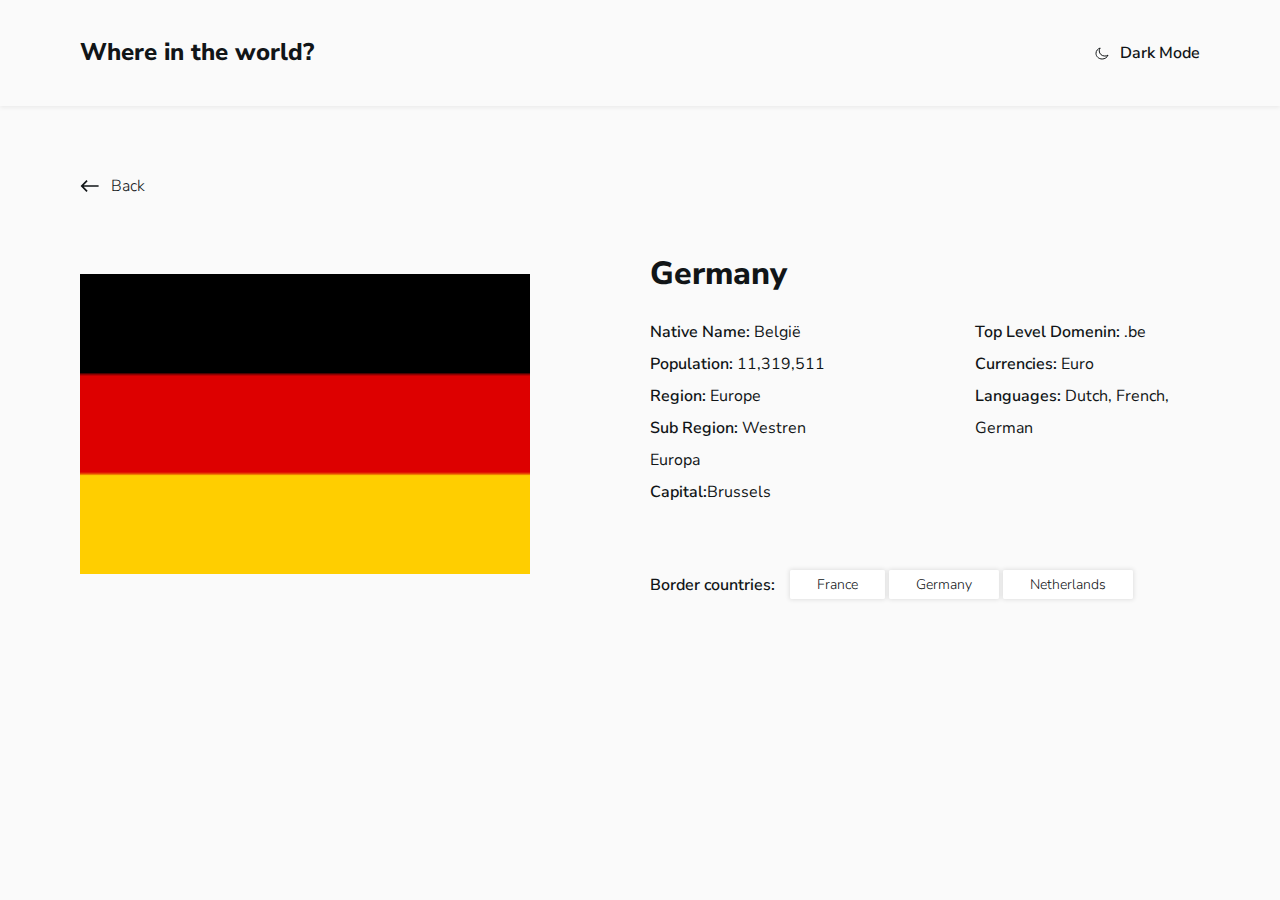
==== about.html @ 14bd80fd "done half parts" ====
<!DOCTYPE html>
<html lang="en">
<head>
  <meta charset="UTF-8">
  <meta name="viewport" content="width=device-width, initial-scale=1.0">
  <title>Rest Countries About</title>
  <link rel="stylesheet" href="./css/normalize.css">
  <link rel="stylesheet" href="./css/style.css">
</head>
<body>
  <!-- HEADER START -->
  <header class="header">
    <div class="site-header container">
      <h1 class="site__logo">Where in the world?</h1>
      <div class="site__dark-mode">
        <img id="light-icon" class="hidden" src="./image/light-icon.svg" alt="light-icon">
        <img id="dark-icon" src="./image/dark-icon.svg" alt="light-icon">
        <h4 class="site__mode-title">Dark Mode</h4>
      </div>
    </div>
  </header>
  <!-- HEADER END -->
  <!-- MAIN START -->
  <main class="country__about container">
    <a class="back__item" href="./index.html" target="_blank">
      <img class="back-icon" src="./image/prev-icon.svg" alt="back-icon">
      <span class="back__text">Back</span>
    </a>
    <div class="country__catalog">
      <div class="countery__calatog_flag">
      <img class="country__catalog-img" src="./image/germany-flag.png" alt="country-flag" height="300" width="450">
    </div>
      <div class="country__catalog-content">
        <h2 class="country__catalog-title">Germany</h2>
        <div class="country__content_wrapper">
          <div class="country__context__description">
            <p>Native Name: <span>België</span></p>
            <p>Population: <span>11,319,511</span></p>
            <p>Region: <span>Europe</span></p>
            <p>Sub Region: <span>Westren Europa</span></p>
            <p>Capital:<span>Brussels</span></p>
          </div>
          <div class="context__desc">
            <p>Top Level Domenin: <span>.be</span></p>
            <p>Currencies: <span>Euro</span></p>
            <p>Languages: <span>Dutch, French, German</span></p>
          </div>
        </div>
        <div class="border__countries">
        <h5 class="border">Border countries:</h5>
        <div class="border__country">
        <span>France</span>
        <span>Germany</span>
        <span>Netherlands</span>
      </div>
      </div>
      </div>
    </div>
  </main>











<script src="./js/request.js"></script>
<script src="./js/mode.js"></script>
<script src="./js/app.js"></script>
</body>
</html>
---- css/style.css ----
@import url("https://fonts.googleapis.com/css2?family=Nunito+Sans:wght@300;400;600;800&display=swap");

*{
  margin: 0;
  padding: 0;
  box-sizing: border-box;
  outline: none;
  list-style: none;
  text-decoration: none;
}
body {
  font-family: 'Nunito Sans', sans-serif;
  font-size: 14px;
  background: var(--bg-color);
}

:root{
  --text-color: #111517;
  ---primary-color: #FFF;
  --bg-color: #FAFAFA;
  --shadow-color: rgba(0, 0, 0, 0.06);
  --shadow-color2: rgba(0, 0, 0, 0.05);
  --text-color2:#848484;
}
.hidden{
  display: none !important;
}
.dark-mode{
  ---primary-color:#2B3844;
  --bg-color: #202C36;
  --text-color : #fff;
  --text-color2: #fff;
}
.container{
  width: 100%;
  max-width: 1440px;
  margin-right: auto;
  margin-left: auto;
  padding-left: 80px;
  padding-right: 80px;
}
.overlay {
  position: fixed;
  top: 0;
  left: 0;
  bottom: 0;
  width: 100%;
  background: rgba(0, 0, 0, 0.5);
  backdrop-filter: blur(5px);
}
          /* HEADER SECTION */
.site-header{
  display: flex;
  align-items: center;
  justify-content: space-between;
  padding-top: 23px;
  padding-bottom: 23px;
  background: var(--bg-color);
  box-shadow: 0px 2px 4px 0px var(--shadow-color);
}
.site__dark-mode{
  display: flex;
  align-items: center;
  gap: 10px;
}
.site__logo{
  color: var(--text-color);
  font-size: 24px;
  font-weight: 800;
}
.site__mode-title{
  color: var(--text-color);
  font-size: 16px;
  font-weight: 600;
}
                    /* MAIN SECTION */
.site__form{
  margin-top: 48px;
  margin-bottom: 48px;
  position: relative;
}
.site__form-container{
  display: flex;
  align-items: center;
  justify-content: space-between;
  margin-bottom: 48px;
}
form{
  max-width: 480px;
  width: 100%;
  cursor: pointer;
  border-radius: 5px;
  background: var(---primary-color);
  box-shadow: 0px 2px 9px 0px var(--shadow-color2);
  display: flex;
  align-items: center;
  gap: 24px;
  padding: 18px 30px 18px 32px;
}
form input{
  color: var(--text-color2);
  font-size: 14px;
  font-weight: 400;
  border: none;
  background: var(---primary-color)
}
      /* SELECT SECTION */

.country{
  display: flex;
  align-items: center;
  justify-content: space-between;
  max-width: 200px;
  width: 100%;
  border-radius: 5px;
  background: var(---primary-color);
  box-shadow: 0px 2px 9px 0px var(--shadow-color2);
  padding: 18px 22px;
  cursor: pointer;
  position: relative;
}
/* .country-wrapper.hidden{
  display: none;
} */
.country-wrapper{
 position: absolute;
 top: 110%;
 right: 80px;
 z-index: 10;
 max-width: 200px;
 width: 100%;
 border-radius: 5px;
 background: var(---primary-color);
 box-shadow: 0px 2px 9px 0px var(--shadow-color2);
}
.country-wrapper .country__item{
  padding: 16px 125px 16px 24px;
  color: var(--text-color);
  font-size: 14px;
  font-weight: 400;
  cursor: pointer;
}
.country__item:hover{
  background: rgba(173, 173, 170, 0.301);
}
.country_title{
  color: var(--text-color);
  font-size: 14px;
  font-weight: 400;
}
      /* GRID LIST */
.country__lists{
  display: grid;
  grid-template-columns: repeat(auto-fit, minmax(250px, 1fr));
  gap: 45px;
}
.country_item{
  max-width: 264px;
  width: 100%;
  border-radius: 5px;
  background: var(---primary-color);
  box-shadow: 0px 0px 7px 2px rgba(0, 0, 0, 0.03);
}
.country_item-content{
  padding: 24px 80px 46px 24px;
}
.country_item-content .country_item-name{
  margin-bottom: 16px;
  color: var(--text-color);
  font-size: 18px;
  font-weight: 800;
  line-height: 26px;
}
.country_item p{
  color: var(--text-color);
  font-size: 14px;
  font-weight: 600;
  line-height: 16px;
}
.country_item p:not(:last-child){
  margin-bottom: 8px;
}
/* ABOIUT HTML STYLES */
.country__about{
  padding: 70px 80px;
}
.back__item{
  display: flex;
  align-items: center;
  gap: 11px;
  margin-bottom: 60px;
}
.back__item.back-bg{
  border-radius: 6px;
  background: #2B3844;
  box-shadow: 0px 0px 7px 0px rgba(0, 0, 0, 0.29);
}
.back__item .back__text{
  color: var(--text-color);
  font-size: 16px;
  font-weight: 300;
}
.country__catalog{
  display: flex;
  align-items: center;
  gap: 120px;
}
.country__content_wrapper{
  display: flex;
  align-items: flex-start;
  gap: 140px;
  margin-bottom: 65px;
}
.country__context__description p,
.context__desc p{
  color: var(--text-color);
  font-size: 16px;
  font-weight: 600;
  line-height: 32px;
}
.country__context__description span,
.context__desc span{
  font-weight: 400;
}
.country__catalog-title{
  color: var(--text-color);
  font-size: 32px;
  font-weight: 800;
  margin-bottom: 23px;
}
.border__countries{
  display: flex;
  align-items: center;
  gap: 15px;
}
.border__countries .border{
  color: var(--text-color);
  font-size: 16px;
  font-weight: 600;
  line-height: 24px;
}
.border__countries span{
  padding: 5px 27px;
  color: var(--text-color);
  font-size: 14px;
  font-weight: 300;
  border-radius: 2px;
  background: var(---primary-color);
  box-shadow: 0px 0px 4px 1px rgba(0, 0, 0, 0.10);
}


@media screen and (max-width:1250px){
  .country__catalog{
    gap: 20px;
  }
  .country__catalog-content{
    display: flex;
    align-items: center;
    justify-content: center;
    flex-direction: column;
  }
  .country__content_wrapper{
    justify-content: flex-start;
    flex-direction: column;
    gap: 10px;
    margin-bottom: 34px;
  }
  .border__countries{
    justify-content: flex-start;
    flex-direction: column;
  }

}
@media screen and (max-width:980px){
  .border__country{
    display: flex;
    flex-direction: column;
    gap: 10px;
  }
}

    /* RESPONSIVES STYLES */
@media screen and (max-width:900px) {
  form{
    max-width: 400px;
  }
  .country__catalog-img{
    max-width: 320px;
    width: 100%;
    height: 275px;
  }
  .back__item{
    padding: 6px 23px;
    width: 105px;
    border-radius: 2px;
    background: var(---primary-color);
    box-shadow: 0px 0px 7px 0px rgba(0, 0, 0, 0.29);
  }
  .country__catalog{
    flex-direction: column;
    gap: 30px;
  }
  .country__catalog-content{
    justify-content: flex-start;
  }
  .border__country {
    flex-direction: row;
  }
}
@media screen and (max-width:768px){
form{
  max-width: 350px;
}
.country-wrapper{
  position: absolute;
  top: 110%;
  right: 50px;
}

}
@media screen and (max-width:660px){
  .site__form-container{
    display: flex;
    align-items: center;
    justify-content: space-between;
    flex-direction: column;
    gap: 40px;
    margin-bottom: 48px;
  }
  .country-wrapper{
    left: 220px;
  }
}
@media screen and (max-width:560px){
  .site__logo{
    font-size: 14px;
  }
  .site__mode-title{
    font-size: 12px;
  }
  .site__form{
    margin-top: 24px;
    margin-bottom: 32px;
    position: relative;
  }

  .site__form-container{
    display: flex;
    align-items: center;
    flex-direction: column;
    gap: 40px;
    margin-bottom: 48px;
  }
  .country-wrapper{
    left: 170px;
  }
}
@media screen and (max-width:500px) {
  .country-wrapper{
    left: 150px;
  }
}
@media screen and (max-width:450px) {
 .container{
    padding-left: 40px;
    padding-right: 40px;
  }
  .country-wrapper{
    left: 110px;
  }

}
@media screen and (max-width:400px){
  .country-wrapper{
    left: 90px;
  }
}
@media screen and (max-width:350px){
  .country-wrapper{
    left: 70px;
  }
}
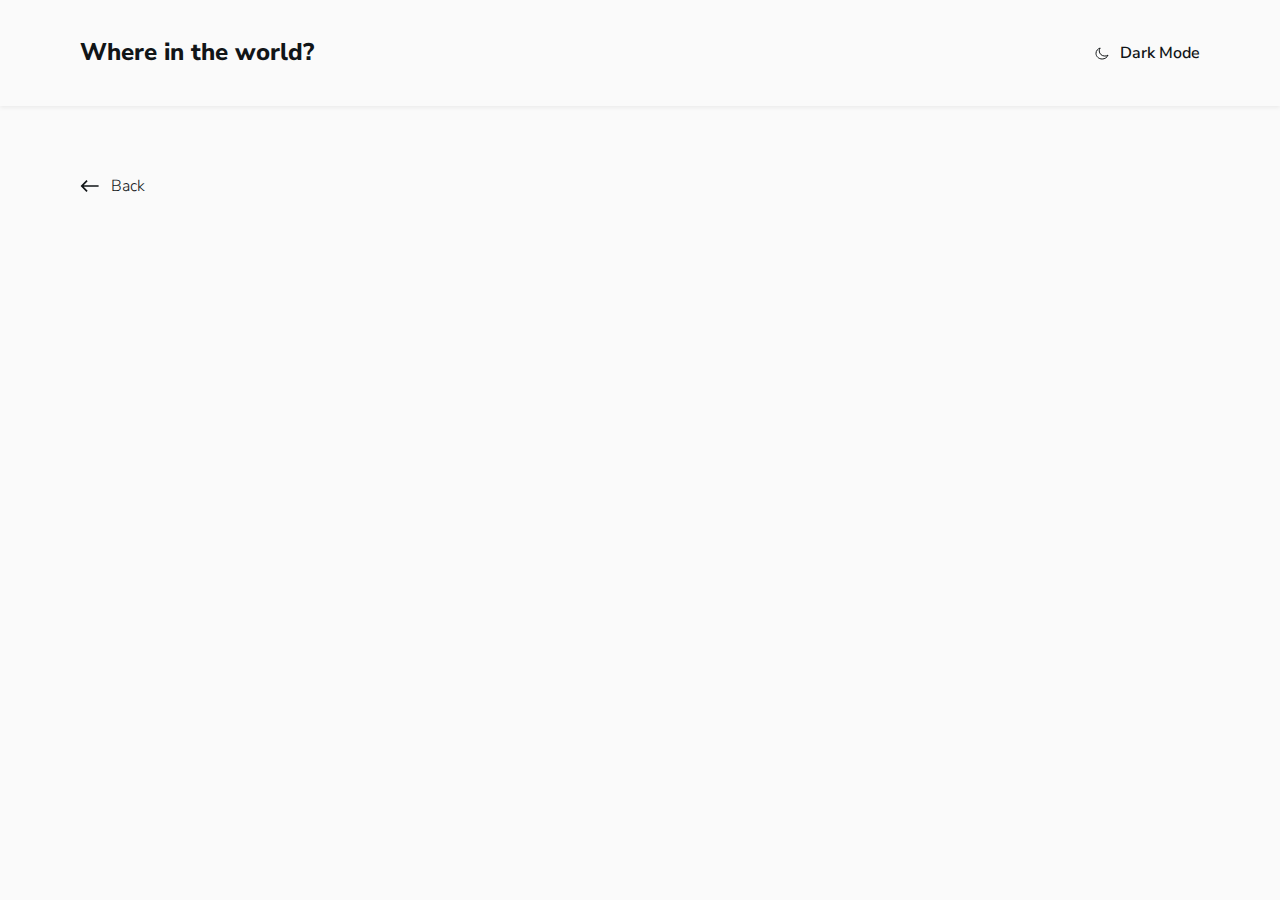
==== commit f0348b32: "add search and about page" ====
--- a/about.html
+++ b/about.html
@@ -27,11 +27,11 @@
       <span class="back__text">Back</span>
     </a>
     <div class="country__catalog">
-      <div class="countery__calatog_flag">
+      <!-- <div class="countery__calatog_flag">
       <img class="country__catalog-img" src="./image/germany-flag.png" alt="country-flag" height="300" width="450">
-    </div>
+    </div> -->
       <div class="country__catalog-content">
-        <h2 class="country__catalog-title">Germany</h2>
+        <!-- <h2 class="country__catalog-title">Germany</h2>
         <div class="country__content_wrapper">
           <div class="country__context__description">
             <p>Native Name: <span>België</span></p>
@@ -53,23 +53,14 @@
         <span>Germany</span>
         <span>Netherlands</span>
       </div>
-      </div>
+      </div> -->
       </div>
     </div>
   </main>
 
-
-
-
-
-
-
-
-
-
-
 <script src="./js/request.js"></script>
 <script src="./js/mode.js"></script>
 <script src="./js/app.js"></script>
+<script src="./js/about.js"></script>
 </body>
 </html>--- a/css/style.css
+++ b/css/style.css
@@ -39,15 +39,28 @@
   padding-left: 80px;
   padding-right: 80px;
 }
-.overlay {
-  position: fixed;
-  top: 0;
-  left: 0;
-  bottom: 0;
-  width: 100%;
-  background: rgba(0, 0, 0, 0.5);
-  backdrop-filter: blur(5px);
-}
+.overlay{
+  position: absolute;
+  top: 50%;
+  left: 50%;
+  transform: translate(-50%,-50%);
+  width: 80px;
+  height: 80px;
+  border: 5px solid #FFF;
+  border-bottom-color: transparent;
+  border-radius: 50%;
+  display: inline-block;
+  box-sizing: border-box;
+  animation: rotation 1s linear infinite;
+  }
+  @keyframes rotation {
+  0% {
+      transform: rotate(0deg);
+  }
+  100% {
+      transform: rotate(360deg);
+  }
+  }
           /* HEADER SECTION */
 .site-header{
   display: flex;
@@ -164,6 +177,12 @@
 .country_item-content{
   padding: 24px 80px 46px 24px;
 }
+.country_item-content a{
+  color: var(--text-color);
+  margin-top: 20px;
+  font-size: 16px;
+  text-decoration: underline;
+}
 .country_item-content .country_item-name{
   margin-bottom: 16px;
   color: var(--text-color);
